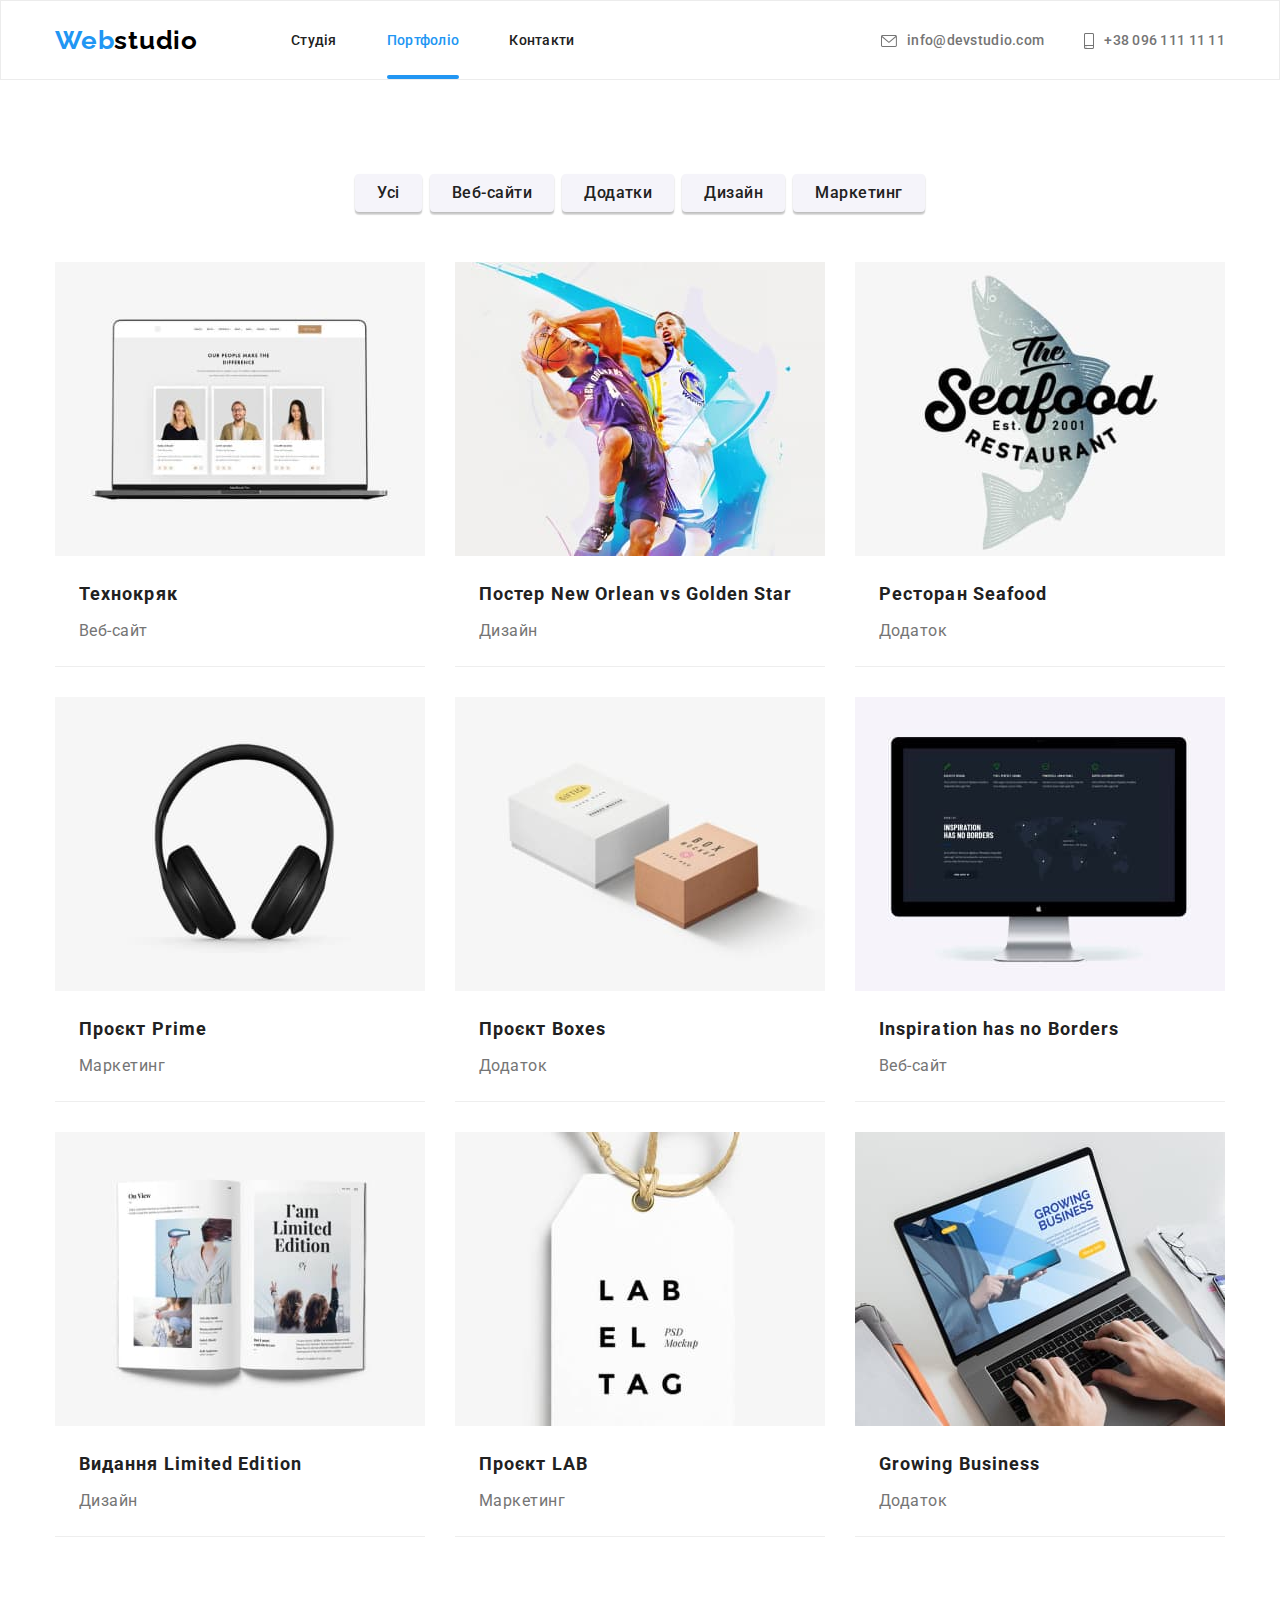
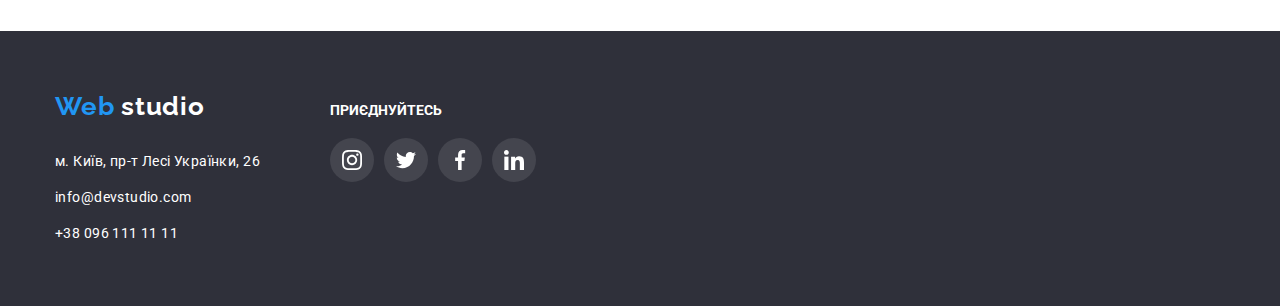
==== portfolio.html @ a335b709 "Initial commit" ====
<!DOCTYPE html>
<html lang="uk">
  <head>
    <meta charset="UTF-8" />
    <meta http-equiv="X-UA-Compatible" content="IE=edge" />
    <meta name="viewport" content="width=device-width, initial-scale=1.0" />
    <title>Homework5</title>
    <!--Fonts-->
    <link rel="preconnect" href="https://fonts.googleapis.com" />
    <link rel="preconnect" href="https://fonts.gstatic.com" crossorigin />
    <link
      href="https://fonts.googleapis.com/css2?family=Raleway:wght@700&family=Roboto:wght@400;500;700;900&display=swap"
      rel="stylesheet"
    />
    <!--normalize-->
    <link
      rel="stylesheet"
      href="https://cdnjs.cloudflare.com/ajax/libs/modern-normalize/1.1.0/modern-normalize.min.css"
    />
    <!--styles-->
    <link rel="stylesheet" href="./css/style.css" />
  </head>
  <body>
    <!--Шапка-->
    <header class="header">
      <div class="container">
        <div class="header-container header-logo">
          <a class="logo" lang="en" href="./index.html">
            <span class="accent">Web</span>studio</a
          >
          <!-- Навігація-->
          <nav class="navigation">
            <ul class="navigation-item">
              <li class="navigation-list">
                <a class="nav-content" href="./index.html">Студія </a>
              </li>
              <li class="navigation-list">
                <a class="nav-content current" href="./portfolio.html"
                  >Портфоліо</a
                >
              </li>
              <li class="navigation-list">
                <a class="nav-content" href="#">Контакти</a>
              </li>
            </ul>
          </nav>

          <ul class="contact-card">
            <li>
              <a
                href="mailto:info@devstudio.com"
                class="contact-card contact-link"
              >
                <svg class="contact-icon" width="16" height="12">
                  <use href="./images/icons.svg#icon-envelope"></use>
                </svg>
                info@devstudio.com</a
              >
            </li>
            <li>
              <a href="tel:+380961111111" class="contact-card contact-link">
                <svg class="contact-icon" width="10" height="16">
                  <use href="./images/icons.svg#icon-smartphone"></use>
                </svg>
                +38 096 111 11 11</a
              >
            </li>
          </ul>
        </div>
      </div>
    </header>

    <!-- Main portfolio-->
    <main>
      <section class="section">
        <div class="container">
          <h1 hidden class="portfolio">portfolio</h1>
          <ul class="button-cards">
            <li class="bottoms-item">
              <button class="buttons" type="button">Усі</button>
            </li>
            <li class="bottoms-item">
              <button class="buttons" type="button">Веб-сайти</button>
            </li>
            <li class="bottoms-item">
              <button class="buttons" type="button">Додатки</button>
            </li>
            <li class="bottoms-item">
              <button class="buttons" type="button">Дизайн</button>
            </li>
            <li class="bottoms-item">
              <button class="buttons" type="button">Маркетинг</button>
            </li>
          </ul>
          <ul class="project-cards">
            <li class="project-list">
              <a href="#">
                <div class="portfolio-thumb">
                  <img
                    class="project-img"
                    src="./images/plogo1.jpg"
                    alt="laptop with people"
                    width="370"
                    height="294"
                  />
                  <p class="portfolio-overley">
                    Ресурс пропонує комплексні пропозиції з різним рівнем
                    функціоналу та сервісів. Все це дозволить відвідувачу
                    отримати вичерпні відомості про компанію чи приватну особу.
                  </p>
                </div>

                <div class="list-box">
                  <h2 class="project-title">Технокряк</h2>
                  <p class="project-work">Веб-сайт</p>
                </div>
              </a>
            </li>
            <li class="project-list">
              <a href="#">
                <img
                  class="project-img"
                  src="./images/plogo2.jpg"
                  alt="basketball players"
                  width="370"
                  height="294"
                />
                <div class="list-box">
                  <h2 class="project-title">
                    Постер <span lang="en"> New Orlean vs Golden Star</span>
                  </h2>
                  <p class="project-work">Дизайн</p>
                </div>
              </a>
            </li>
            <li class="project-list">
              <a href="#">
                <img
                  class="project-img"
                  src="./images/plogo3.jpg"
                  alt="restaurant advertisement"
                  width="370"
                  height="294"
                />
                <div class="list-box">
                  <h2 class="project-title">
                    Ресторан <span lang="en">Seafood</span>
                  </h2>
                  <p class="project-work">Додаток</p>
                </div>
              </a>
            </li>
            <li class="project-list">
              <a href="#">
                <img
                  class="project-img"
                  src="./images/plogo4.jpg"
                  alt="headphones"
                  width="370"
                  height="294"
                />
                <div class="list-box">
                  <h2 class="project-title">
                    Проєкт <span lang="en">Prime</span>
                  </h2>
                  <p class="project-work">Маркетинг</p>
                </div>
              </a>
            </li>
            <li class="project-list">
              <a href="#">
                <img
                  class="project-img"
                  src="./images/plogo5.jpg"
                  alt="boxes"
                  width="370"
                  height="294"
                />
                <div class="list-box">
                  <h2 class="project-title">
                    Проєкт <span lang="en">Boxes</span>
                  </h2>
                  <p class="project-work">Додаток</p>
                </div>
              </a>
            </li>
            <li class="project-list">
              <a href="#">
                <img
                  class="project-img"
                  src="./images/plogo6.jpg"
                  alt="laptop"
                  width="370"
                  height="294"
                />
                <div class="list-box">
                  <h2 class="project-title" lang="en">
                    Inspiration has no Borders
                  </h2>
                  <p class="project-work">Веб-сайт</p>
                </div>
              </a>
            </li>
            <li class="project-list">
              <a href="#">
                <img
                  class="project-img"
                  src="./images/plogo7.jpg"
                  alt="book with people"
                  width="370"
                  height="294"
                />
                <div class="list-box">
                  <h2 class="project-title">
                    Видання <span lang="en">Limited Edition</span>
                  </h2>
                  <p class="project-work">Дизайн</p>
                </div>
              </a>
            </li>
            <li class="project-list">
              <a href="#">
                <img
                  class="project-img"
                  src="./images/plogo8.jpg"
                  alt="plate"
                  width="370"
                  height="294"
                />
                <div class="list-box">
                  <h2 class="project-title">
                    Проєкт <span lang="en">LAB</span>
                  </h2>
                  <p class="project-work">Маркетинг</p>
                </div>
              </a>
            </li>
            <li class="project-list">
              <a href="#">
                <img
                  class="project-img"
                  src="./images/plogo9.jpg"
                  alt="a man is typing on a laptop"
                  width="370"
                  height="294"
                />
                <div class="list-box">
                  <h2 class="project-title" lang="en">Growing Business</h2>
                  <p class="project-work">Додаток</p>
                </div>
              </a>
            </li>
          </ul>
        </div>
      </section>
    </main>
    <!--Футер-->

    <footer class="footer">
      <div class="container footer-container">
        <div class="footer-adres">
          <a class="logo footer-logo" lang="en" href="./index.html"
            ><span class="accent">Web</span>
            <span class="span-logo">studio</span>
          </a>

          <address>
            <ul>
              <li class="footer-item">
                <a
                  class="footer-link"
                  href="https://www.google.com.ua/maps/place/%D0%B1%D1%83%D0%BB%D1%8C%D0%B2%D0%B0%D1%80+%D0%9B%D0%B5%D1%81%D1%96+%D0%A3%D0%BA%D1%80%D0%B0%D1%97%D0%BD%D0%BA%D0%B8,+26,+%D0%9A%D0%B8%D1%97%D0%B2,+02000/@50.4265807,30.5361971,17z/data=!3m1!4b1!4m5!3m4!1s0x40d4cf0e033ecbe9:0x57a4dffefec77da0!8m2!3d50.4265807!4d30.5383859?hl=uk"
                  target="_blank"
                  rel="noopener noreferrer"
                  >м. Київ, пр-т Лесі Українки, 26</a
                >
              </li>

              <li class="footer-item">
                <a href="mailto:info@devstudio.com" class="footer-link"
                  >info@devstudio.com</a
                >
              </li>
              <li class="footer-item">
                <a href="tel:+380961111111" class="footer-link"
                  >+38 096 111 11 11</a
                >
              </li>
            </ul>
          </address>
        </div>

        <div class="footer-link-icon">
          <h2 class="footer-title">приєднуйтесь</h2>
          <ul class="footer-social-list">
            <li class="footer-social-item">
              <a class="footer-employees-link" href="#">
                <svg class="footer-social-icon" width="20" height="20">
                  <use href="./images/icons.svg#icon-instagram"></use>
                </svg>
              </a>
            </li>
            <li class="footer-social-item">
              <a class="footer-employees-link" href="#">
                <svg class="footer-social-icon" width="20" height="20">
                  <use href="./images/icons.svg#icon-twitter"></use>
                </svg>
              </a>
            </li>
            <li class="footer-social-item">
              <a class="footer-employees-link" href="#">
                <svg class="footer-social-icon" width="20" height="20">
                  <use href="./images/icons.svg#icon-facebook"></use>
                </svg>
              </a>
            </li>
            <li class="footer-social-item">
              <a class="footer-employees-link" href="#">
                <svg class="footer-social-icon" width="20" height="20">
                  <use href="./images/icons.svg#icon-linkedin"></use>
                </svg>
              </a>
            </li>
          </ul>
        </div>
      </div>
    </footer>
  </body>
</html>
---- css/style.css ----
:root {
  --primary-text-color: #212121;
  --title-text-color: #757575;
  --accent-color: #2196f3;
  --primary-white-color: #ffffff;
  --primary-background-color: #ffffff;
  --logo-color: #000000;
  --hero-background-color: #2f303a;
  --footer-background-color: #2f303a;
  --btn-background-color: #188ce8;
  --team-background-color: #f5f4fa;
  --header-border-color: #ececec;
  --project-border-color: #eeeeee;
  --social-icon-color: #afb1b8;
  --background-color-clients: #f5f5f5;
  --border-client-color: #afb1b8;
}
html {
  box-sizing: border-box;
}
*,
*::before,
*::after {
  box-sizing: inherit;
}

/*--для Боді*/
body {
  background-color: var(--primary-background-color);
  color: var(--primary-text-color);
  font-family: "Roboto", sans-serif;
}

h1,
h2,
h3,
h4,
h5,
h6,
p,
ul {
  margin: 0;
  padding: 0;
}
ul {
  list-style: none;
}

li,
a {
  text-decoration: none;
  list-style-type: none;
}
img {
  display: block;
  max-width: 100%;
  height: auto;
}
/*Шапка*/

.header {
  border: 1px solid var(--header-border-color);
}

.container {
  width: 1200px;
  margin: 0 auto;
  padding-left: 15px;
  padding-right: 15px;
}

.logo {
  color: var(--logo-color);
  font-family: "Raleway", sans-serif;
  font-weight: 700;
  font-size: 26px;
  line-height: 1.19;
  letter-spacing: 0.03em;
}
.accent {
  color: var(--accent-color);
}
.header-container {
  display: flex;
  align-items: center;
}
.navigation {
  margin-left: 93px;
}

.navigation-item {
  display: flex;
  flex-direction: row;
  align-items: center;
  gap: 50px;
}
.navigation-list {
  position: relative;
}

.contact-card {
  display: flex;
  align-items: center;
  gap: 40px;
  margin-left: auto;
}
.contact-card :nth-child(2n + 1) {
  gap: 10px;
}

.nav-content {
  padding-top: 32px;
  padding-bottom: 30px;
  color: var(--primary-text-color);
  font-weight: 500;
  font-size: 14px;
  line-height: 1.14;
  letter-spacing: 0.02em;
  transition: color 250ms cubic-bezier(0.4, 0, 0.2, 1);
}

.nav-content:hover,
.nav-content:focus {
  color: var(--accent-color);
}

.current {
  color: var(--accent-color);
}

.current::after {
  position: absolute;
  bottom: -30px;
  right: 0px;
  content: "";
  width: 100%;
  height: 4px;
  background-color: var(--accent-color);
  border-radius: 2px;
}

.contact-link {
  padding-top: 32px;
  padding-bottom: 30px;

  color: var(--title-text-color);
  font-weight: 500;
  font-size: 14px;
  line-height: 1.14;
  letter-spacing: 0.02em;
  text-decoration: none;
  transition: color 250ms cubic-bezier(0.4, 0, 0.2, 1);
}
.contact-link:hover,
.contact-link:focus {
  color: var(--accent-color);
}
.contact-icon {
  fill: currentColor;
  margin: 0 auto;
  transition: fill 250ms cubic-bezier(0.4, 0, 0.2, 1);
}
.contact-icon:hover {
  fill: var(--accent-color);
}

/*Main content*/
.section {
  max-width: 100%;
  padding-top: 94px;
  padding-bottom: 94px;
}

.hero {
  max-width: 1600px;
  margin: 0 auto;
  padding: 200px 0;
  text-align: center;
  background-image: linear-gradient(
      to right,
      rgba(47, 48, 58, 0.4),
      rgba(47, 48, 58, 0.4)
    ),
    url(../images/overlay.jpg);
  background-repeat: no-repeat;
}

.hero-title {
  width: 696px;
  margin: 0 auto 30px;

  color: var(--primary-white-color);
  font-weight: 900;
  font-size: 44px;
  line-height: 1.36;
  text-align: center;
  letter-spacing: 0.06em;
  text-transform: uppercase;
}
.hero-btn {
  position: relative;
  margin: 0 auto;
  padding: 10px 24px;
  color: var(--primary-white-color);
  background-color: var(--accent-color);
  box-shadow: 0px 4px 4px rgba(0, 0, 0, 0.15);
  border: none;

  font-weight: 700;
  font-size: 16px;
  line-height: 1.88;
  display: block;
  align-items: center;
  text-align: center;
  letter-spacing: 0.06em;
  transition: background-color 250ms cubic-bezier(0.4, 0, 0.2, 1);
}
.hero-btn:hover,
.hero-btn:focus {
  background-color: var(--btn-background-color);
}
/*Modal*/

.backdrop {
  position: fixed;
  top: 0;
  left: 0;
  width: 100%;
  height: 100%;
  background-color: rgba(0, 0, 0, 0.2);
  box-shadow: 0px 2px 1px 0px #00000033, 0px 1px 1px 0px #00000024,
    0px 1px 3px 0px #0000001f;
  opacity: 1;
  transition: opacity 250ms cubic-bezier(0.4, 0, 0.2, 1),
    visibility 250ms cubic-bezier(0.4, 0, 0.2, 1),
    box-shadow 250ms cubic-bezier(0.4, 0, 0.2, 1);
}
/*.backdrop,*/
.backdrop.is-hidden {
  opacity: 0;
  visibility: hidden;
  pointer-events: none;
}
.backdrop.is-hidden.modal {
  transform: translate(-50%, -50%) scale(0.8);
}

.modal {
  position: absolute;
  top: 50%;
  left: 50%;
  transform: translate(-50%, -50%) scale(1);
  max-height: 581px;
  height: 100%;
  max-width: 528px;
  width: 100%;
  padding: 15px;
  background-color: #fff;
  transition: transform 250ms cubic-bezier(0.4, 0, 0.2, 1);
}
.button-close {
  position: absolute;
  top: 8px;
  right: 8px;
  width: 30px;
  height: 30px;
  color: #000000;
  background-color: #ffffff;
  border-radius: 50%;
  border: 1px solid rgba(0, 0, 0, 0.1);
}
/*.close {
  position: absolute;
  top: 8px;
  right: 8px;
  width: 30px;
  height: 30px;
  color: #000000;
  background-color: #FFFFFF;
  border-radius: 50%;
  border: 1px solid rgba(0, 0, 0, 0.1)}*/

.icon-close {
  fill: currentColor;
}

/* section переваги*/
.advantage {
  padding-bottom: 0;
}

.advantage-list {
  display: flex;
  flex-direction: row;
  align-items: flex-start;
  /*flex-basis: calc(100% / 4- 90px);*/
  gap: 30px;
}
.advantage-title {
  margin-bottom: 10px;

  padding-bottom: 0;
  color: var(--primary-text-color);
  font-weight: 700;
  font-size: 14px;
  line-height: 1.14;
  letter-spacing: 0.03em;
  text-transform: uppercase;
}
.advantage-text {
  color: var(--title-text-color);
  font-size: 14px;
  line-height: 1.71;
  letter-spacing: 0.03em;
}
/*.advantage-item {

}*/
.advantage-box-icon {
  width: 270px;
  height: 120px;
  display: flex;
  align-items: center;
  justify-content: center;
  margin-bottom: 30px;
  border-radius: 4px;
  background-color: var(--team-background-color);
  transition: fill 250ms cubic-bezier(0.4, 0, 0.2, 1);
}
.advantage-icon {
  fill: currentColor;
}

/*section чим ми займаємось*/
.direction-card {
  display: flex;
  justify-content: space-between;
  gap: 30px;
}
.direction-title,
.team-title {
  padding-top: 0;
  margin-bottom: 50px;
  color: var(--primary-text-color);
  font-weight: 700;
  font-size: 36px;
  line-height: 1.17;
  text-align: center;
  letter-spacing: 0.03em;
}
.direction-list-thumb {
  position: relative;
}
.direction-list-text {
  position: absolute;
  bottom: 0;
  left: 0;
  width: 100%;
  padding-top: 27px;
  padding-bottom: 27px;
  font-weight: 700;
  font-size: 14px;
  line-height: 1.17;
  text-align: center;
  text-transform: uppercase;
  color: var(--primary-white-color);
  background-color: rgba(47, 48, 58, 0.8);
}

/* section team*/
.team {
  background-color: var(--team-background-color);
}
.team-card {
  display: flex;
  flex-direction: row;
  align-items: center;
  justify-content: space-between;
  gap: 30px;
}

/*.teamate {
  background-color: var(--primary-white-color);*/

.team-members {
  padding: 30px 10px;
  background-color: var(--primary-white-color);
  border-radius: 4px;
  box-shadow: 0px 2px 1px 0px #00000033, 0px 1px 1px 0px #00000024,
    0px 1px 3px 0px #0000001f;
}
.team-workers {
  margin-bottom: 10px;

  color: var(--primary-text-color);
  font-weight: 500;
  font-size: 16px;
  line-height: 1.19;
  text-align: center;
  letter-spacing: 0.03em;
}
.team-professions {
  color: var(--title-text-color);
  font-size: 16px;
  line-height: 1.19;
  text-align: center;
  letter-spacing: 0.03em;
  margin-bottom: 16px;
}
/*team-icons*/
.social-list {
  display: flex;
  align-items: center;
  justify-content: center;
  gap: 10px;
  color: var(--social-icon-color);
}
.social-item {
  width: 44px;
  height: 44px;
}
.employees-link {
  width: 100%;
  height: 100%;
  display: flex;
  align-items: center;
  justify-content: center;
  fill: var(--social-icon-color);
  background-color: var(--primary-background-color);
  border-radius: 50%;
  cursor: pointer;
  transition: fill 250ms cubic-bezier(0.4, 0, 0.2, 1),
    background-color 250ms cubic-bezier(0.4, 0, 0.2, 1);
}
.employees-link:hover,
.employees-link:focus {
  fill: var(--primary-white-color);
  background-color: var(--accent-color);
}

/*Clients*/

.client-list {
  display: flex;
  align-items: center;
  justify-content: center;
  gap: 30px;
  color: var(--social-icon-color);
}
.client-item {
  width: 170px;
  height: 92px;
}
.client-link {
  width: 100%;
  height: 100%;
  display: flex;
  align-items: center;
  justify-content: center;
  fill: var(--social-icon-color);
  border: solid 1px var(--border-client-color);
  transition: fill 250ms cubic-bezier(0.4, 0, 0.2, 1),
    border 250ms cubic-bezier(0.4, 0, 0.2, 1);
}
.client-link:hover,
.client-link:focus {
  fill: var(--accent-color);
  border: solid 1px var(--accent-color);
}

.client-title {
  padding-top: 0;
  margin-bottom: 50px;
  color: var(--primary-text-color);
  font-weight: 700;
  font-size: 36px;
  line-height: 1.17;
  text-align: center;
  letter-spacing: 0.03em;
}

/*footer*/
.footer {
  padding: 60px 0;
  background-color: var(--footer-background-color);
}
.footer-accent {
  color: var(--accent-color);
  font-family: "Raleway", sans-serif;
  font-weight: 700;
  font-size: 26px;
  line-height: 1.19;
  letter-spacing: 0.03em;
  text-decoration: none;
}
.footer-logo {
  display: block;
  margin-bottom: 28px;
}

.span-logo {
  color: var(--primary-white-color);
  font-family: "Raleway", sans-serif;
  font-weight: 700;
  font-size: 26px;
  line-height: 1.19;
  letter-spacing: 0.03em;
  text-decoration: none;
}
.footer-item:not(:last-child) {
  margin-bottom: 12px;
}

.footer-link {
  display: block;

  color: var(--primary-white-color);
  font-family: "Roboto", sans-serif;
  font-style: normal;
  font-size: 14px;
  line-height: 1.71;
  letter-spacing: 0.03em;
  text-decoration: none;
  transition: color 250ms cubic-bezier(0.4, 0, 0.2, 1);
}
.footer-link:hover,
:focus {
  color: rgba(255, 255, 255, 0.6);
}
/*footer-icon*/
.footer-container {
  display: flex;
  align-items: baseline;
  gap: 70px;
}

.footer-title {
  text-transform: uppercase;
  font-size: 14px;
  font-weight: 700;
  color: var(--primary-white-color);
  margin-bottom: 20px;
}
.footer-social-list {
  display: flex;
  align-items: center;
  justify-content: center;
  gap: 10px;
  color: var(--primary-background-color);
}
.footer-social-item {
  width: 44px;
  height: 44px;
}
.footer-employees-link {
  width: 100%;
  height: 100%;
  display: flex;
  align-items: center;
  justify-content: center;
  fill: var(--primary-white-color);
  background-color: rgba(255, 255, 255, 0.1);
  border-radius: 50%;
  transition: background-color 250ms cubic-bezier(0.4, 0, 0.2, 1);
}
.footer-employees-link:hover {
  background-color: var(--accent-color);
}

/*-- PORTFOLIO main--*/
.buttons {
  padding: 6px 22px;
  margin-bottom: 50px;
  cursor: pointer;
  box-shadow: 0px 2px 2px 0px #0000001f, 0px 1px 2px 0px #00000014,
    0px 3px 1px 0px #0000001a;
  border: none;
  border-radius: 4px;

  font-family: inherit;
  color: var(--primary-text-color);
  background-color: var(--team-background-color);

  font-weight: 500;
  font-size: 16px;
  line-height: 1.62;
  text-align: center;
  letter-spacing: 0.03em;
  text-decoration: none;
  transition: color 250ms cubic-bezier(0.4, 0, 0.2, 1),
    background-color 250ms cubic-bezier(0.4, 0, 0.2, 1);
}

.buttons:hover,
.buttons:focus {
  color: var(--primary-white-color);
  background-color: var(--accent-color);
}

.button-cards {
  display: flex;
  flex-direction: row;
  align-items: center;
  justify-content: center;
  gap: 8px;
}

/*--Projects*/
.list-box {
  padding: 20px 24px;
}

.project-title {
  margin-bottom: 4px;
  color: var(--primary-text-color);
  font-weight: 700;
  font-size: 18px;
  line-height: 2;
  letter-spacing: 0.06em;
  text-decoration: none;
}
.project-work {
  color: var(--title-text-color);
  font-weight: 400;
  font-size: 16px;
  line-height: 1.88;
  letter-spacing: 0.03em;
  text-decoration: none;
}

.project-cards {
  display: flex;
  flex-wrap: wrap;
  flex-direction: row;
  align-items: flex-start;
  flex-basis: calc(100% / 3 - 60px);
  gap: 30px;
}
.project-list {
  display: flex;
  flex-direction: row;
  align-items: center;
  justify-content: space-between;
  border-bottom-width: 1px;
  border-bottom-style: solid;
  border-bottom-color: var(--project-border-color);
  transition: box-shadow 250ms cubic-bezier(0.4, 0, 0.2, 1);
}
.project-list:hover {
  box-shadow: 1px 4px 6px 0px #00000029, 0px 4px 4px 0px #0000000f,
    0px 1px 1px 0px #0000001f;
}

.portfolio-thumb {
  display: flex;
  position: relative;
  overflow: hidden;
}
.portfolio-overley {
  position: absolute;
  top: 0;
  left: 0;
  width: 100%;
  height: 100%;
  background-color: var(--accent-color);
  /* box-shadow: box-shadow: 1px 4px 6px 0px #00000029,
   0px 4px 4px 0px #0000000F, 0px 1px 1px 0px #0000001F;*/
  transform: translateY(100%);
  transition: transform 250ms cubic-bezier(0.4, 0, 0.2, 1);
  padding: 63px 24px;
  font-weight: 400;
  font-size: 18px;
  line-height: 1.56;

  color: var(--primary-white-color);
}
.project-list:hover .portfolio-overley {
  transform: translateY(0);
}
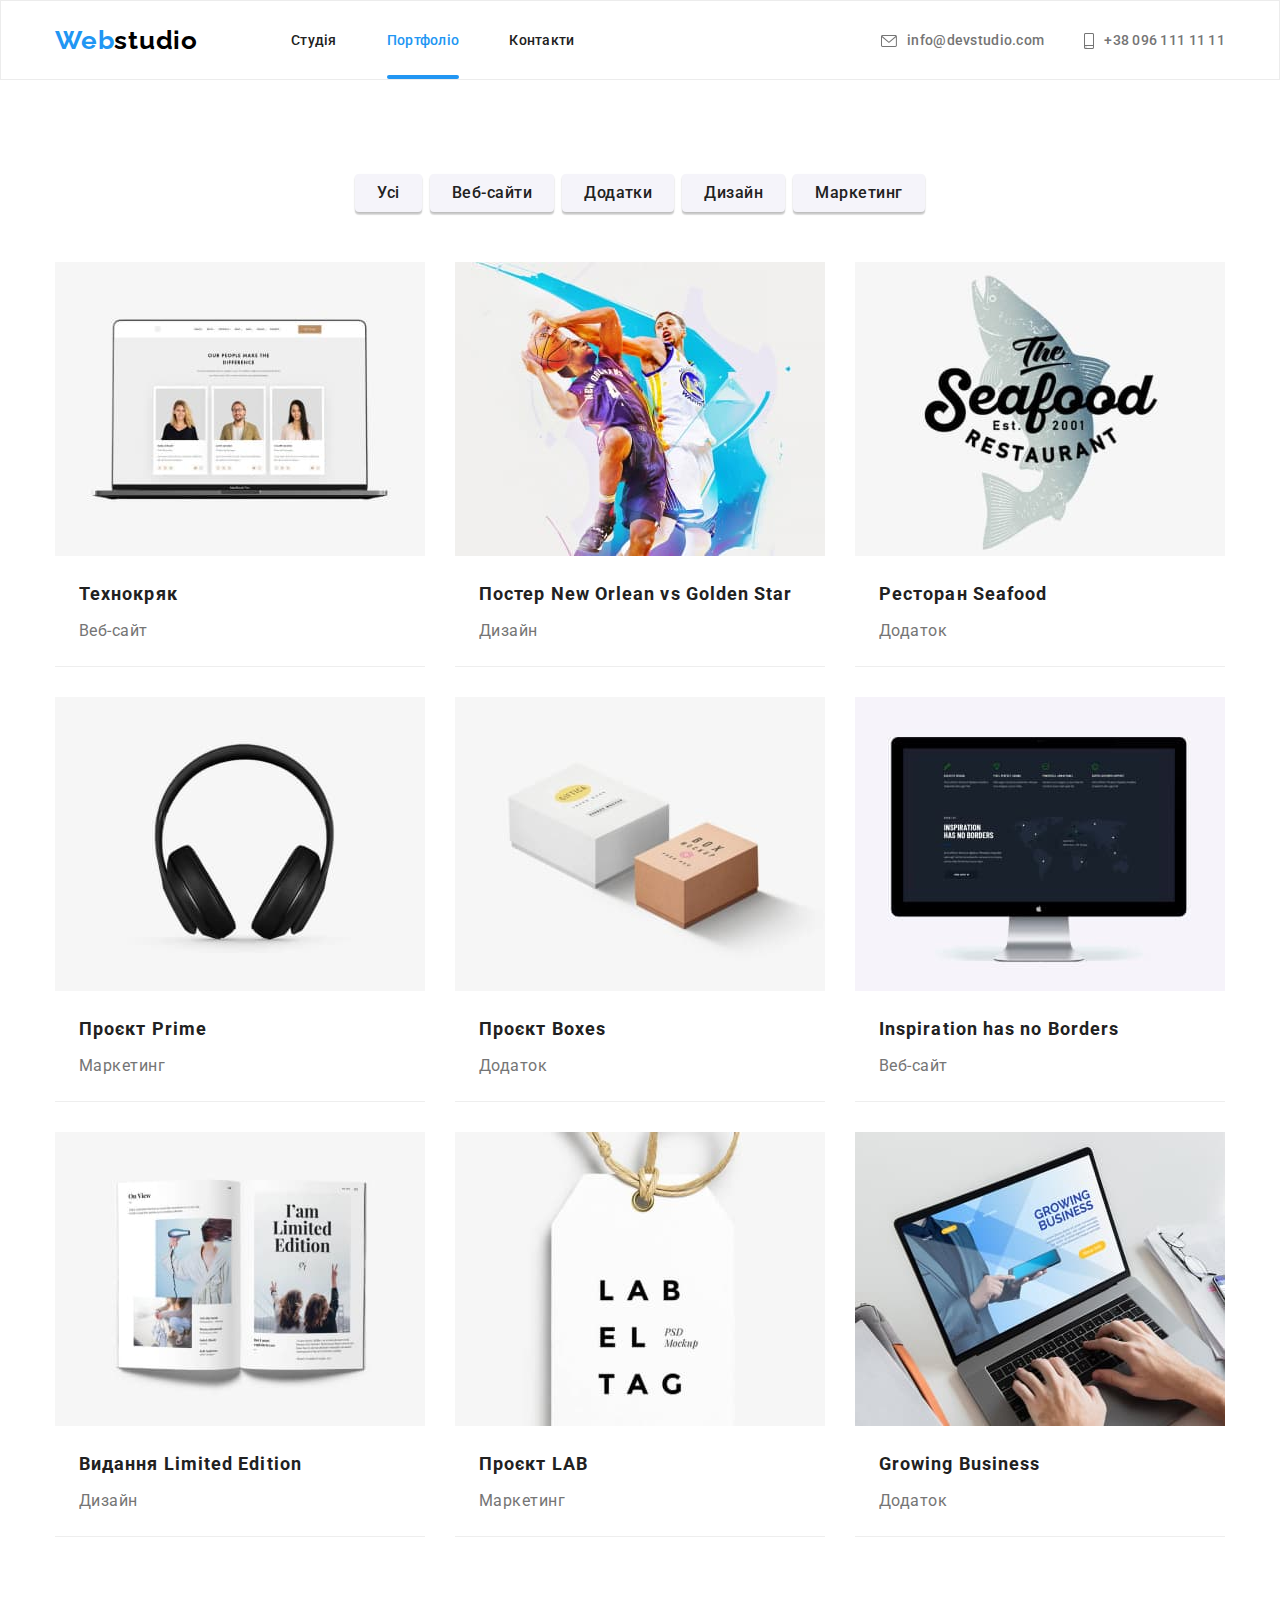
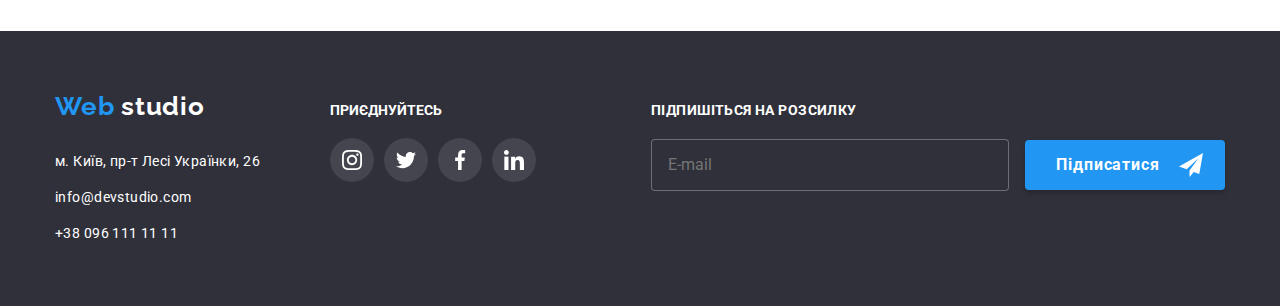
==== commit 003babb6: "footer with subscribe+ portfolio" ====
--- a/portfolio.html
+++ b/portfolio.html
@@ -4,7 +4,7 @@
     <meta charset="UTF-8" />
     <meta http-equiv="X-UA-Compatible" content="IE=edge" />
     <meta name="viewport" content="width=device-width, initial-scale=1.0" />
-    <title>Homework5</title>
+    <title>Homework6</title>
     <!--Fonts-->
     <link rel="preconnect" href="https://fonts.googleapis.com" />
     <link rel="preconnect" href="https://fonts.gstatic.com" crossorigin />
@@ -256,7 +256,7 @@
     </main>
     <!--Футер-->
 
-    <footer class="footer">
+       <footer class="footer">
       <div class="container footer-container">
         <div class="footer-adres">
           <a class="logo footer-logo" lang="en" href="./index.html"
@@ -323,6 +323,20 @@
             </li>
           </ul>
         </div>
+
+        <!-- forms-->
+
+
+        <form class="subscribe">
+          <p>Підпишіться на розсилку</p>
+          <input type="email" name="email" placeholder="E-mail" />
+          <button class="subscribe-button" type="submit">
+            Підписатися
+            <svg class="icon-send">
+              <use href="./images/icons.svg#icon-send"></use>
+            </svg>
+          </button>
+        </form>
       </div>
     </footer>
   </body>
--- a/css/style.css
+++ b/css/style.css
@@ -241,7 +241,7 @@
   visibility: hidden;
   pointer-events: none;
 }
-.backdrop.is-hidden.modal {
+.backdrop.is-hidden .modal {
   transform: translate(-50%, -50%) scale(0.8);
 }
 
@@ -254,34 +254,171 @@
   height: 100%;
   max-width: 528px;
   width: 100%;
-  padding: 15px;
+  padding: 40px;
   background-color: #fff;
+  border-radius: 4px;
+  box-shadow: 0px 1px 3px rgb(0 0 0 / 12%), 0px 1px 1px rgb(0 0 0 / 14%),
+    0px 2px 1px rgb(0 0 0 / 20%);
   transition: transform 250ms cubic-bezier(0.4, 0, 0.2, 1);
 }
 .button-close {
+  display: flex;
   position: absolute;
   top: 8px;
   right: 8px;
-  width: 30px;
-  height: 30px;
+  /* width: 30px;
+  height: 30px;*/
+  padding: 6px;
   color: #000000;
   background-color: #ffffff;
   border-radius: 50%;
   border: 1px solid rgba(0, 0, 0, 0.1);
 }
-/*.close {
-  position: absolute;
-  top: 8px;
-  right: 8px;
-  width: 30px;
-  height: 30px;
-  color: #000000;
-  background-color: #FFFFFF;
-  border-radius: 50%;
-  border: 1px solid rgba(0, 0, 0, 0.1)}*/
+
+.button-close:hover,
+.button-close:focus {
+  fill: var(--accent-color);
+}
 
 .icon-close {
   fill: currentColor;
+  transition: fill 250ms cubic-bezier(0.4, 0, 0.2, 1);
+}
+
+.icon-close:hover,
+.button-close:focus {
+  fill: var(--accent-color);
+}
+/*Form*/
+.request p {
+  margin-bottom: 12px;
+  font-weight: 700;
+  font-size: 20px;
+  line-height: 1.15;
+  text-align: center;
+  letter-spacing: 0.03em;
+}
+
+.form-field {
+  position: relative;
+  width: 448px;
+}
+
+.form-name {
+  display: block;
+  margin-bottom: 4px;
+  color: var(--primary-text-color);
+  font-weight: 400;
+  font-size: 12px;
+  line-height: 1.16;
+  letter-spacing: 0.01em;
+}
+
+.form-id,
+.textarea {
+  width: 100%;
+  border: rgba(33, 33, 33, 0.2) solid 1px;
+  border-radius: 4px;
+  cursor: pointer;
+  padding: 11px;
+  margin-bottom: 10px;
+  padding-left: 40px;
+  transition: border 250ms cubic-bezier(0.4, 0, 0.2, 1);
+}
+
+.form-id:focus,
+.textarea:focus {
+  outline: none;
+  border: solid 1px var(--accent-color);
+}
+
+.form-field:focus-within .input-icon {
+  fill: var(--accent-color);
+}
+
+.input-icon {
+  position: absolute;
+  left: 12px;
+  top: 30px;
+  width: 18px;
+  height: 18px;
+  transition: fill 250ms cubic-bezier(0.4, 0, 0.2, 1);
+}
+.textarea {
+  width: 100%;
+  height: 120px;
+  resize: none;
+  margin-bottom: 20px;
+  padding: 15px;
+}
+.textarea[placeholder] {
+  font-weight: 400;
+  font-size: 12px;
+  line-height: 1.16px;
+  letter-spacing: 0.01em;
+  color: rgba(117, 117, 117, 0.5);
+}
+
+.label {
+  display: flex;
+  align-items: center;
+  font-weight: 400;
+  font-size: 14px;
+  line-height: 24px;
+  letter-spacing: 0.03em;
+  margin-bottom: 30px;
+  margin-left: 20px;
+}
+.checkbox {
+  appearance: none;
+}
+
+.checkbox {
+  -webkit-appearance: none;
+  -moz-appearance: none;
+  appearance: none;
+}
+.icon-checkbox {
+  width: 16px;
+  height: 15px;
+  border: var(--primary-text-color) solid 2px;
+  border-radius: 2px;
+  margin-right: 8px;
+  transition: background-color 250ms cubic-bezier(0.4, 0, 0.2, 1),
+    border 250ms cubic-bezier(0.4, 0, 0.2, 1);
+}
+
+.checkbox:checked + .icon-checkbox {
+  background-color: var(--accent-color);
+  border-radius: 2px;
+  border-color: var(--accent-color);
+}
+
+.form-rules {
+  color: var(--accent-color);
+  margin-left: 5px;
+  text-decoration: underline;
+}
+.modal-batton {
+  font-weight: 700;
+  font-size: 16px;
+  line-height: 1.88;
+  letter-spacing: 0.06em;
+  color: var(--primary-white-color);
+  background-color: var(--accent-color);
+  cursor: pointer;
+  border: none;
+  display: block;
+  padding: 10px 52px;
+  border-radius: 4px;
+  box-shadow: 0px 4px 4px rgb(0 0 0 / 15%);
+  margin-left: auto;
+  margin-right: auto;
+  transition: background-color 250ms cubic-bezier(0.4, 0, 0.2, 1);
+}
+.modal-batton:hover,
+.modal-batton:focus {
+  background-color: rgba(24, 140, 232, 1);
 }
 
 /* section переваги*/
@@ -565,6 +702,65 @@
 }
 .footer-employees-link:hover {
   background-color: var(--accent-color);
+}
+
+/* SUBSCRIBE*/
+
+.subscribe {
+  margin-left: auto;
+}
+
+.subscribe p {
+  font-weight: 700;
+  font-size: 14px;
+  line-height: 1.14;
+  letter-spacing: 0.03em;
+  text-transform: uppercase;
+  color: var(--primary-white-color);
+  margin-bottom: 20px;
+}
+
+.subscribe input {
+  border: 1px solid rgba(255, 255, 255, 0.3);
+  border-radius: 4px;
+  background-color: var(--hero-background-color);
+  padding: 16px;
+  width: 358px;
+  margin-right: 12px;
+}
+
+.subscribe-button {
+  position: relative;
+
+  font-weight: 700;
+  font-size: 16px;
+  line-height: 30px;
+  letter-spacing: 0.06em;
+
+  color: var(--primary-white-color);
+  background-color: var(--accent-color);
+  box-shadow: 0px 4px 4px rgba(0, 0, 0, 0.15);
+  border-radius: 4px;
+  border: none;
+  cursor: pointer;
+  width: 200px;
+  padding: 10px 62px 10px 28px;
+
+  transition: background-color 250ms cubic-bezier(0.4, 0, 0.2, 1);
+}
+
+.icon-send {
+  position: absolute;
+  top: 25%;
+  right: 22px;
+
+  width: 24px;
+  height: 24px;
+}
+
+.subscribe-button:hover,
+.subscribe-button:focus {
+  background-color: rgba(24, 140, 232, 1);
 }
 
 /*-- PORTFOLIO main--*/
